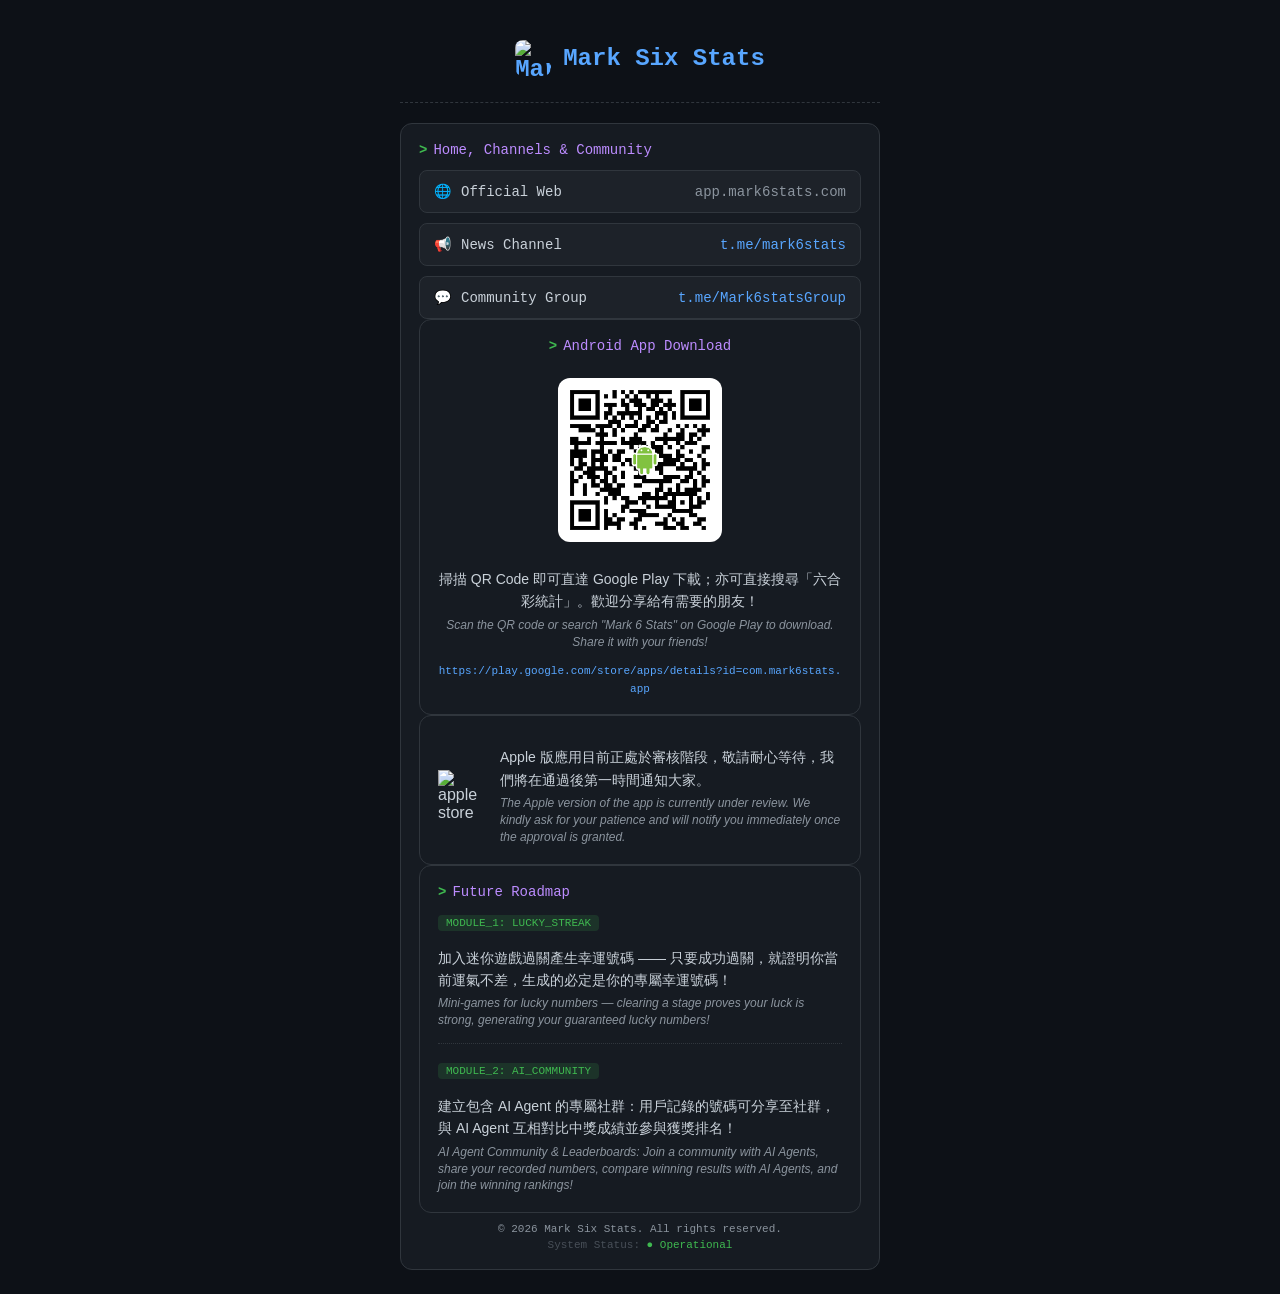
==== docs/abouts/index.html @ a4edd60d "from jServer 2026-09-08" ====
<!DOCTYPE html>
<html lang="zh-HK">
<head>
  <meta charset="UTF-8">
  <meta name="viewport" content="width=device-width, initial-scale=1.0">
  <title>About - Mark Six Stats</title>
  <style>
    :root {
      --bg-color: #0d1117;
      --card-bg: #161b22;
      --border-color: #30363d;
      --text-main: #c9d1d9;
      --text-sub: #8b949e;
      --accent-green: #3fb950;
      --accent-blue: #58a6ff;
      --accent-purple: #bc8cff;
      --font-code: 'Fira Code', 'Courier New', Courier, monospace;
    }

    * {
      box-sizing: border-box;
      margin: 0;
      padding: 0;
    }

    body {
      background-color: var(--bg-color);
      color: var(--text-main);
      font-family: -apple-system, BlinkMacSystemFont, "Segoe UI", Roboto, sans-serif;
      min-height: 100vh;
      display: flex;
      justify-content: center;
      align-items: flex-start;
      padding: 24px 16px;
    }

    .container {
      width: 100%;
      max-width: 480px; /* 移動端最佳寬度 */
      display: flex;
      flex-direction: column;
      gap: 20px;
    }

    /* Header 標題風格 */
    .header {
      text-align: center;
      padding: 16px 0;
      border-bottom: 1px dashed var(--border-color);
    }

    .brand-title {
      display: inline-flex;
      align-items: center;
      gap: 12px;
      text-decoration: none;
      color: var(--accent-blue);
      font-family: var(--font-code);
      font-size: 24px;
      font-weight: bold;
    }

    .brand-title img {
      width: 36px;
      height: 36px;
      border-radius: 8px;
    }

    .tagline {
      font-size: 12px;
      color: var(--text-sub);
      font-family: var(--font-code);
      margin-top: 6px;
    }

    /* 代碼卡片通用樣式 */
    .card {
      background-color: var(--card-bg);
      border: 1px solid var(--border-color);
      border-radius: 12px;
      padding: 18px;
      position: relative;
    }

    .card-title {
      font-family: var(--font-code);
      font-size: 14px;
      color: var(--accent-purple);
      margin-bottom: 12px;
      display: flex;
      align-items: center;
      gap: 6px;
    }

    .card-title::before {
      content: ">";
      color: var(--accent-green);
      font-weight: bold;
    }

    /* 連結區域 */
    .links-grid {
      display: flex;
      flex-direction: column;
      gap: 10px;
    }

    .link-btn {
      display: flex;
      align-items: center;
      justify-content: space-between;
      padding: 12px 14px;
      background: rgba(255, 255, 255, 0.03);
      border: 1px solid var(--border-color);
      border-radius: 8px;
      color: var(--text-main);
      text-decoration: none;
      font-size: 14px;
      font-family: var(--font-code);
      transition: all 0.2s ease;
    }

    .link-btn:hover {
      border-color: var(--accent-blue);
      background: rgba(88, 166, 255, 0.1);
    }

    .link-left {
      display: flex;
      align-items: center;
      gap: 10px;
    }

    .link-icon {
      color: var(--accent-green);
    }

    /* Android 限定下載區域 (iOS 上自動隱藏) */
    .android-only {
      text-align: center;
    }

    .qrcode-wrapper {
      background: #ffffff;
      padding: 12px;
      border-radius: 12px;
      display: inline-block;
      margin: 12px 0;
    }

    .qrcode-wrapper img {
      width: 140px;
      height: 140px;
      display: block;
    }

    /* Apple 審核展示樣式修正 */
    .store-wrapper {
      display: flex;
      align-items: center;
      gap: 12px;
      margin-top: 12px;
      text-align: left;
    }

    .store-icon {
      width: 50px;
      height: auto;
      flex-shrink: 0;
    }

    /* 雙語段落風格 */
    .lang-block {
      margin-top: 10px;
    }

    .cn {
      font-size: 14px;
      color: var(--text-main);
      line-height: 1.6;
      display: block;
      margin-bottom: 4px;
    }

    .en {
      font-size: 12px;
      color: var(--text-sub);
      font-style: italic;
      line-height: 1.4;
      display: block;
    }

    /* 未來發展方向 Feature 列表 */
    .feature-item {
      margin-bottom: 16px;
      padding-bottom: 14px;
      border-bottom: 1px dotted var(--border-color);
    }

    .feature-item:last-child {
      margin-bottom: 0;
      padding-bottom: 0;
      border-bottom: none;
    }

    .feature-tag {
      display: inline-block;
      font-family: var(--font-code);
      font-size: 11px;
      color: var(--accent-green);
      background: rgba(63, 185, 80, 0.15);
      padding: 2px 8px;
      border-radius: 4px;
      margin-bottom: 6px;
    }

    /* 頁腳 */
    .footer {
      text-align: center;
      font-family: var(--font-code);
      font-size: 11px;
      color: var(--text-sub);
      margin-top: 10px;
    }
  </style>
</head>
<body>

  <div class="container">
    
    <!-- Header -->
    <div class="header">
      <a class="brand-title" href="https://app.mark6stats.com" target="_blank">
        <img src="/images/site_logo.webp" alt="Mark Six Stats Logo">
        Mark Six Stats
      </a>
      <div class="tagline"></div>
    </div>

    <!-- 社交與官方連結 -->
    <div class="card">
      <div class="card-title">Home, Channels & Community</div>
      <div class="links-grid">
        <a class="link-btn" href="https://app.mark6stats.com" target="_blank">
          <div class="link-left">
            <span class="link-icon">🌐</span>
            <span>Official Web</span>
          </div>
          <span style="color: var(--text-sub)">app.mark6stats.com</span>
        </a>

        <a class="link-btn tg-link" href="https://t.me/mark6stats" data-tg="tg://resolve?domain=mark6stats">
          <div class="link-left">
            <span class="link-icon">📢</span>
            <span>News Channel</span>
          </div>
          <span style="color: var(--accent-blue)">t.me/mark6stats</span>
        </a>

        <a class="link-btn tg-link" href="https://t.me/Mark6statsGroup" data-tg="tg://resolve?domain=Mark6statsGroup">
          <div class="link-left">
            <span class="link-icon">💬</span>
            <span>Community Group</span>
          </div>
          <span style="color: var(--accent-blue)">t.me/Mark6statsGroup</span>
        </a>

        <!-- 複製成功的 Toast 提示元件 -->
        <div id="toast" style="display:none; position:fixed; bottom:30px; left:50%; transform:translateX(-50%); background:rgba(0,0,0,0.85); color:#fff; padding:10px 18px; border-radius:20px; font-size:12px; font-family:var(--font-code); z-index:9999; border:1px solid var(--border-color);">
          已複製連結到剪貼簿！
        </div>
    </div>

    <!-- Android / Google Play 下載區 (iOS 會被 JS 自動隱藏) -->
    <div class="card android-only" id="android-section">
      <div class="card-title" style="justify-content: center;">Android App Download</div>
      
      <div class="qrcode-wrapper">
        <img src="[data-uri]">
    
      </div>

      <div class="lang-block">
        <span class="cn">掃描 QR Code 即可直達 Google Play 下載；亦可直接搜尋「六合彩統計」。歡迎分享給有需要的朋友！</span>
        <span class="en">Scan the QR code or search "Mark 6 Stats" on Google Play to download. Share it with your friends!</span>
      </div>

      <div style="margin-top: 10px;">
        <span style="font-size: 11px; color: var(--accent-blue); font-family: var(--font-code); word-break: break-all;">
          https://play.google.com/store/apps/details?id=com.mark6stats.app
        </span>
      </div>
    </div>

    <!-- Apple 審核顯示區 (保持原始圖片與文字結構) -->
    <div class="card android-only">
      <div class="store-wrapper"> 
        <img src="https://upload.wikimedia.org/wikipedia/commons/f/fa/Apple_logo_black.svg?utm_source=zh.wikipedia.org&utm_campaign=index&utm_content=original" alt="apple store" class="store-icon">

        <div>
          <span class="cn">Apple 版應用目前正處於審核階段，敬請耐心等待，我們將在通過後第一時間通知大家。</span>
          <span class="en">The Apple version of the app is currently under review. We kindly ask for your patience and will notify you immediately once the approval is granted.</span>
        </div>
      </div>
    </div>

    <!-- 未來發展方向 ( Roadmap ) -->
    <div class="card">
      <div class="card-title">Future Roadmap</div>

      <!-- Feature 1 -->
      <div class="feature-item">
        <span class="feature-tag">MODULE_1: LUCKY_STREAK</span>
        <div class="lang-block">
          <span class="cn">加入迷你遊戲過關產生幸運號碼 —— 只要成功過關，就證明你當前運氣不差，生成的必定是你的專屬幸運號碼！</span>
          <span class="en">Mini-games for lucky numbers — clearing a stage proves your luck is strong, generating your guaranteed lucky numbers!</span>
        </div>
      </div>

      <!-- Feature 2 -->
      <div class="feature-item">
        <span class="feature-tag">MODULE_2: AI_COMMUNITY</span>
        <div class="lang-block">
          <span class="cn">建立包含 AI Agent 的專屬社群：用戶記錄的號碼可分享至社群，與 AI Agent 互相對比中獎成績並參與獲獎排名！</span>
          <span class="en">AI Agent Community & Leaderboards: Join a community with AI Agents, share your recorded numbers, compare winning results with AI Agents, and join the winning rankings!</span>
        </div>
      </div>

    </div>

    <!-- Footer -->
    <div class="footer">
      <p>© 2026 Mark Six Stats. All rights reserved.</p>
      <p style="margin-top: 4px; color: #484f58;">System Status: <span style="color: var(--accent-green);">● Operational</span></p>
    </div>

  </div>

  <!-- iOS 自動隱藏平台敏感內容 JS -->
  <script>
    document.addEventListener("DOMContentLoaded", function() {
      // 檢測是否為 iOS 裝置 (iPhone, iPad, iPod)
      const isIOS = /iPad|iPhone|iPod/.test(navigator.userAgent) && !window.MSStream;
      
      if (isIOS) {
        const androidSection = document.getElementById('android-section');
        if (androidSection) {
          // 若為 iOS 裝置，直接從 DOM 移除，避免 Apple 審查機器人或人工審查發現 Google Play / 外部下載資訊
          androidSection.remove();
        }
      }
    });
  </script>
  <script>
    document.addEventListener("DOMContentLoaded", function() {
      // 1. iOS 自動隱藏處理
      const isIOS = /iPad|iPhone|iPod/.test(navigator.userAgent) && !window.MSStream;
      if (isIOS) {
        const androidSection = document.getElementById('android-section');
        if (androidSection) androidSection.remove();
      }

      // 2. Telegram 連結喚起與複製降級邏輯
      const tgLinks = document.querySelectorAll('.tg-link');
      tgLinks.forEach(link => {
        link.addEventListener('click', function(e) {
          e.preventDefault();
          const webUrl = this.getAttribute('href');
          const tgScheme = this.getAttribute('data-tg');

          // 嘗試喚起 Telegram App
          window.location.href = tgScheme;

          // 複製網址作為備用機制
          copyToClipboard(webUrl);
        });
      });

      function copyToClipboard(text) {
        if (navigator.clipboard && window.isSecureContext) {
          navigator.clipboard.writeText(text).then(showToast);
        } else {
          // 相容舊版 WebView 的複製方式
          const textArea = document.createElement("textarea");
          textArea.value = text;
          textArea.style.position = "fixed";
          textArea.style.opacity = "0";
          document.body.appendChild(textArea);
          textArea.focus();
          textArea.select();
          try {
            document.execCommand('copy');
            showToast();
          } catch (err) {
            console.error('Copy failed', err);
          }
          document.body.removeChild(textArea);
        }
      }

      function showToast() {
        const toast = document.getElementById('toast');
        toast.style.display = 'block';
        setTimeout(() => { toast.style.display = 'none'; }, 2500);
      }
    });
  </script>
</body>
</html>
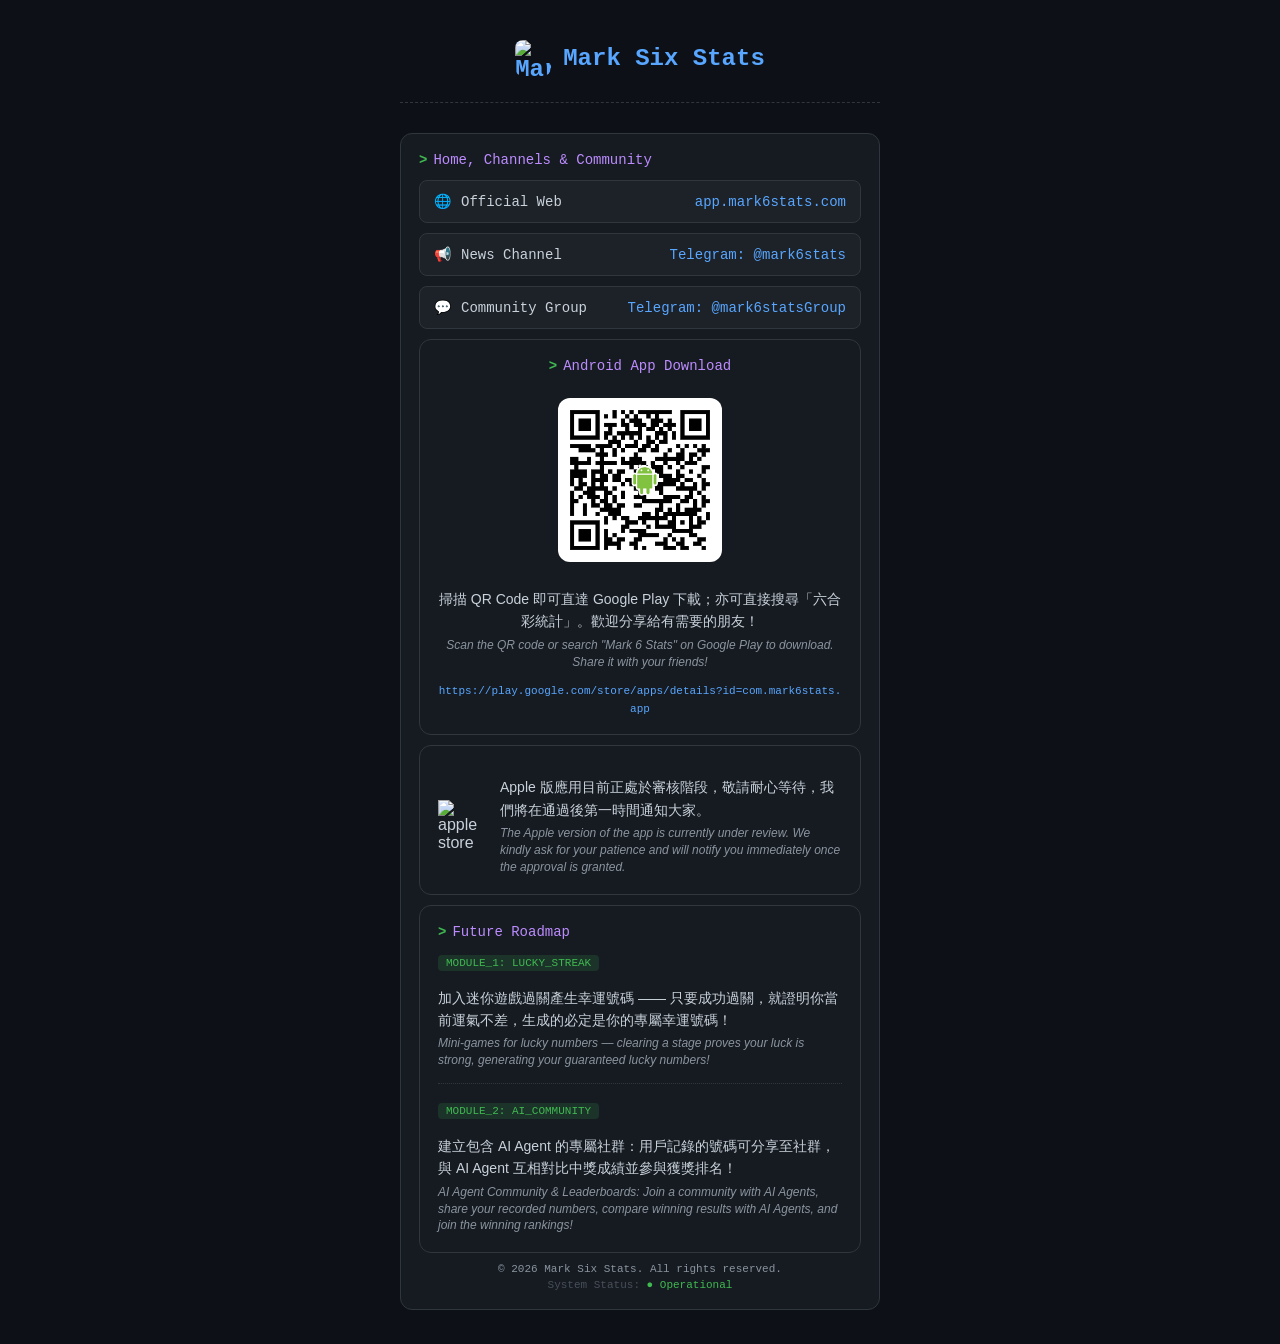
==== commit 9d9241e3: "from jServer 2026-09-08" ====
--- a/docs/abouts/index.html
+++ b/docs/abouts/index.html
@@ -80,6 +80,7 @@
       border-radius: 12px;
       padding: 18px;
       position: relative;
+      margin: 10px 0 10px 0;
     }
 
     .card-title {
@@ -246,29 +247,30 @@
             <span class="link-icon">🌐</span>
             <span>Official Web</span>
           </div>
-          <span style="color: var(--text-sub)">app.mark6stats.com</span>
+          <span style="color: var(--accent-blue)">app.mark6stats.com</span>
         </a>
 
-        <a class="link-btn tg-link" href="https://t.me/mark6stats" data-tg="tg://resolve?domain=mark6stats">
+        <div class="link-btn copy-btn" data-copy="@mark6stats">
           <div class="link-left">
             <span class="link-icon">📢</span>
             <span>News Channel</span>
           </div>
-          <span style="color: var(--accent-blue)">t.me/mark6stats</span>
-        </a>
-
-        <a class="link-btn tg-link" href="https://t.me/Mark6statsGroup" data-tg="tg://resolve?domain=Mark6statsGroup">
+          <span style="color: var(--accent-blue)">Telegram: @mark6stats</span>
+        </div>
+
+        <div class="link-btn copy-btn" data-copy="@Mark6statsGroup">
           <div class="link-left">
             <span class="link-icon">💬</span>
             <span>Community Group</span>
           </div>
-          <span style="color: var(--accent-blue)">t.me/Mark6statsGroup</span>
-        </a>
-
-        <!-- 複製成功的 Toast 提示元件 -->
+          <span style="color: var(--accent-blue)">Telegram: @mark6statsGroup</span>
+        </div>
+
+        <!-- Toast 提示框 -->
         <div id="toast" style="display:none; position:fixed; bottom:30px; left:50%; transform:translateX(-50%); background:rgba(0,0,0,0.85); color:#fff; padding:10px 18px; border-radius:20px; font-size:12px; font-family:var(--font-code); z-index:9999; border:1px solid var(--border-color);">
-          已複製連結到剪貼簿！
-        </div>
+          Copied to clipboard! Search in Telegram.
+        </div>
+
     </div>
 
     <!-- Android / Google Play 下載區 (iOS 會被 JS 自動隱藏) -->
@@ -353,50 +355,33 @@
   </script>
   <script>
     document.addEventListener("DOMContentLoaded", function() {
-      // 1. iOS 自動隱藏處理
-      const isIOS = /iPad|iPhone|iPod/.test(navigator.userAgent) && !window.MSStream;
-      if (isIOS) {
-        const androidSection = document.getElementById('android-section');
-        if (androidSection) androidSection.remove();
-      }
-
-      // 2. Telegram 連結喚起與複製降級邏輯
-      const tgLinks = document.querySelectorAll('.tg-link');
-      tgLinks.forEach(link => {
-        link.addEventListener('click', function(e) {
-          e.preventDefault();
-          const webUrl = this.getAttribute('href');
-          const tgScheme = this.getAttribute('data-tg');
-
-          // 嘗試喚起 Telegram App
-          window.location.href = tgScheme;
-
-          // 複製網址作為備用機制
-          copyToClipboard(webUrl);
+      const copyBtns = document.querySelectorAll('.copy-btn');
+      
+      copyBtns.forEach(btn => {
+        btn.addEventListener('click', function() {
+          const textToCopy = this.getAttribute('data-copy');
+          
+          if (navigator.clipboard && window.isSecureContext) {
+            navigator.clipboard.writeText(textToCopy).then(showToast);
+          } else {
+            // 相容舊版 WebView 的複製方式
+            const textArea = document.createElement("textarea");
+            textArea.value = textToCopy;
+            textArea.style.position = "fixed";
+            textArea.style.opacity = "0";
+            document.body.appendChild(textArea);
+            textArea.focus();
+            textArea.select();
+            try {
+              document.execCommand('copy');
+              showToast();
+            } catch (err) {
+              console.error('Copy failed', err);
+            }
+            document.body.removeChild(textArea);
+          }
         });
       });
-
-      function copyToClipboard(text) {
-        if (navigator.clipboard && window.isSecureContext) {
-          navigator.clipboard.writeText(text).then(showToast);
-        } else {
-          // 相容舊版 WebView 的複製方式
-          const textArea = document.createElement("textarea");
-          textArea.value = text;
-          textArea.style.position = "fixed";
-          textArea.style.opacity = "0";
-          document.body.appendChild(textArea);
-          textArea.focus();
-          textArea.select();
-          try {
-            document.execCommand('copy');
-            showToast();
-          } catch (err) {
-            console.error('Copy failed', err);
-          }
-          document.body.removeChild(textArea);
-        }
-      }
 
       function showToast() {
         const toast = document.getElementById('toast');
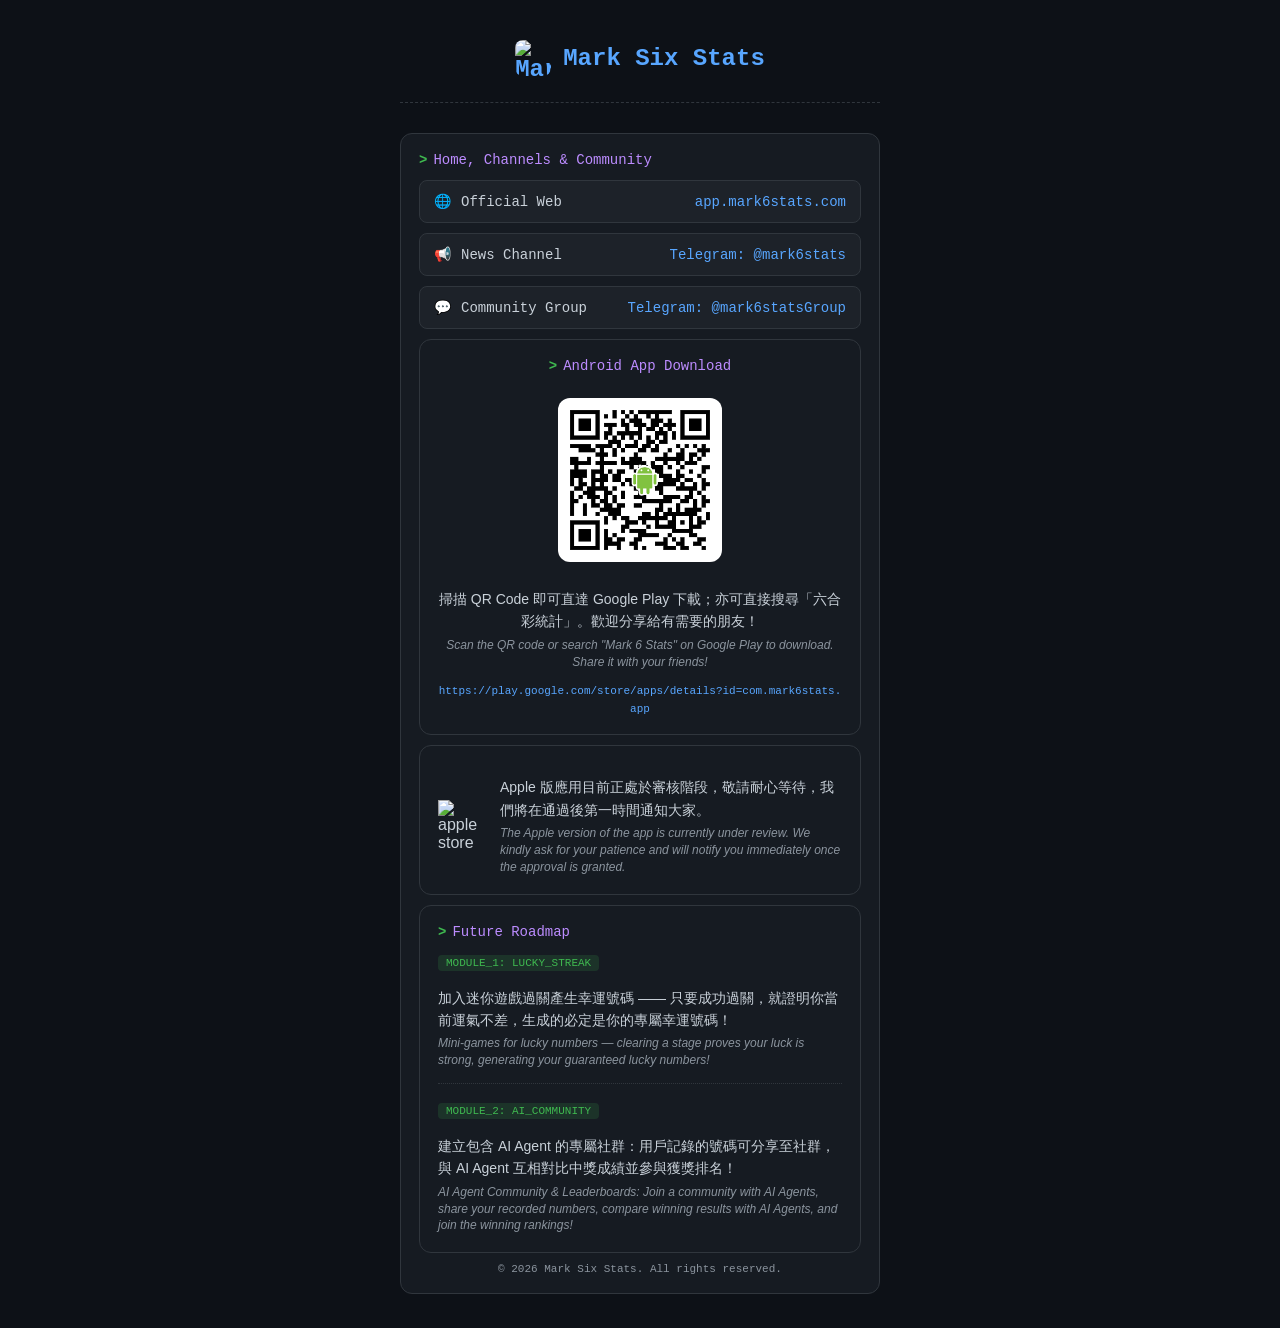
==== commit 355ef0a9: "from jServer 2026-09-08" ====
--- a/docs/abouts/index.html
+++ b/docs/abouts/index.html
@@ -274,7 +274,7 @@
     </div>
 
     <!-- Android / Google Play 下載區 (iOS 會被 JS 自動隱藏) -->
-    <div class="card android-only" id="android-section">
+    <div class="card android-only">
       <div class="card-title" style="justify-content: center;">Android App Download</div>
       
       <div class="qrcode-wrapper">
@@ -333,7 +333,6 @@
     <!-- Footer -->
     <div class="footer">
       <p>© 2026 Mark Six Stats. All rights reserved.</p>
-      <p style="margin-top: 4px; color: #484f58;">System Status: <span style="color: var(--accent-green);">● Operational</span></p>
     </div>
 
   </div>
@@ -341,15 +340,14 @@
   <!-- iOS 自動隱藏平台敏感內容 JS -->
   <script>
     document.addEventListener("DOMContentLoaded", function() {
-      // 檢測是否為 iOS 裝置 (iPhone, iPad, iPod)
-      const isIOS = /iPad|iPhone|iPod/.test(navigator.userAgent) && !window.MSStream;
-      
+      // 1. 更嚴謹的 iOS / iPadOS 檢測邏輯
+      const isIOS = /iPad|iPhone|iPod/.test(navigator.userAgent) || 
+                    (navigator.platform === 'MacIntel' && navigator.maxTouchPoints > 1);
+
+      // 2. 如果頁面上有多個 .android-only 元素，全部移除
       if (isIOS) {
-        const androidSection = document.getElementById('android-section');
-        if (androidSection) {
-          // 若為 iOS 裝置，直接從 DOM 移除，避免 Apple 審查機器人或人工審查發現 Google Play / 外部下載資訊
-          androidSection.remove();
-        }
+        const androidSections = document.querySelectorAll('.android-only');
+        androidSections.forEach(section => section.remove());
       }
     });
   </script>
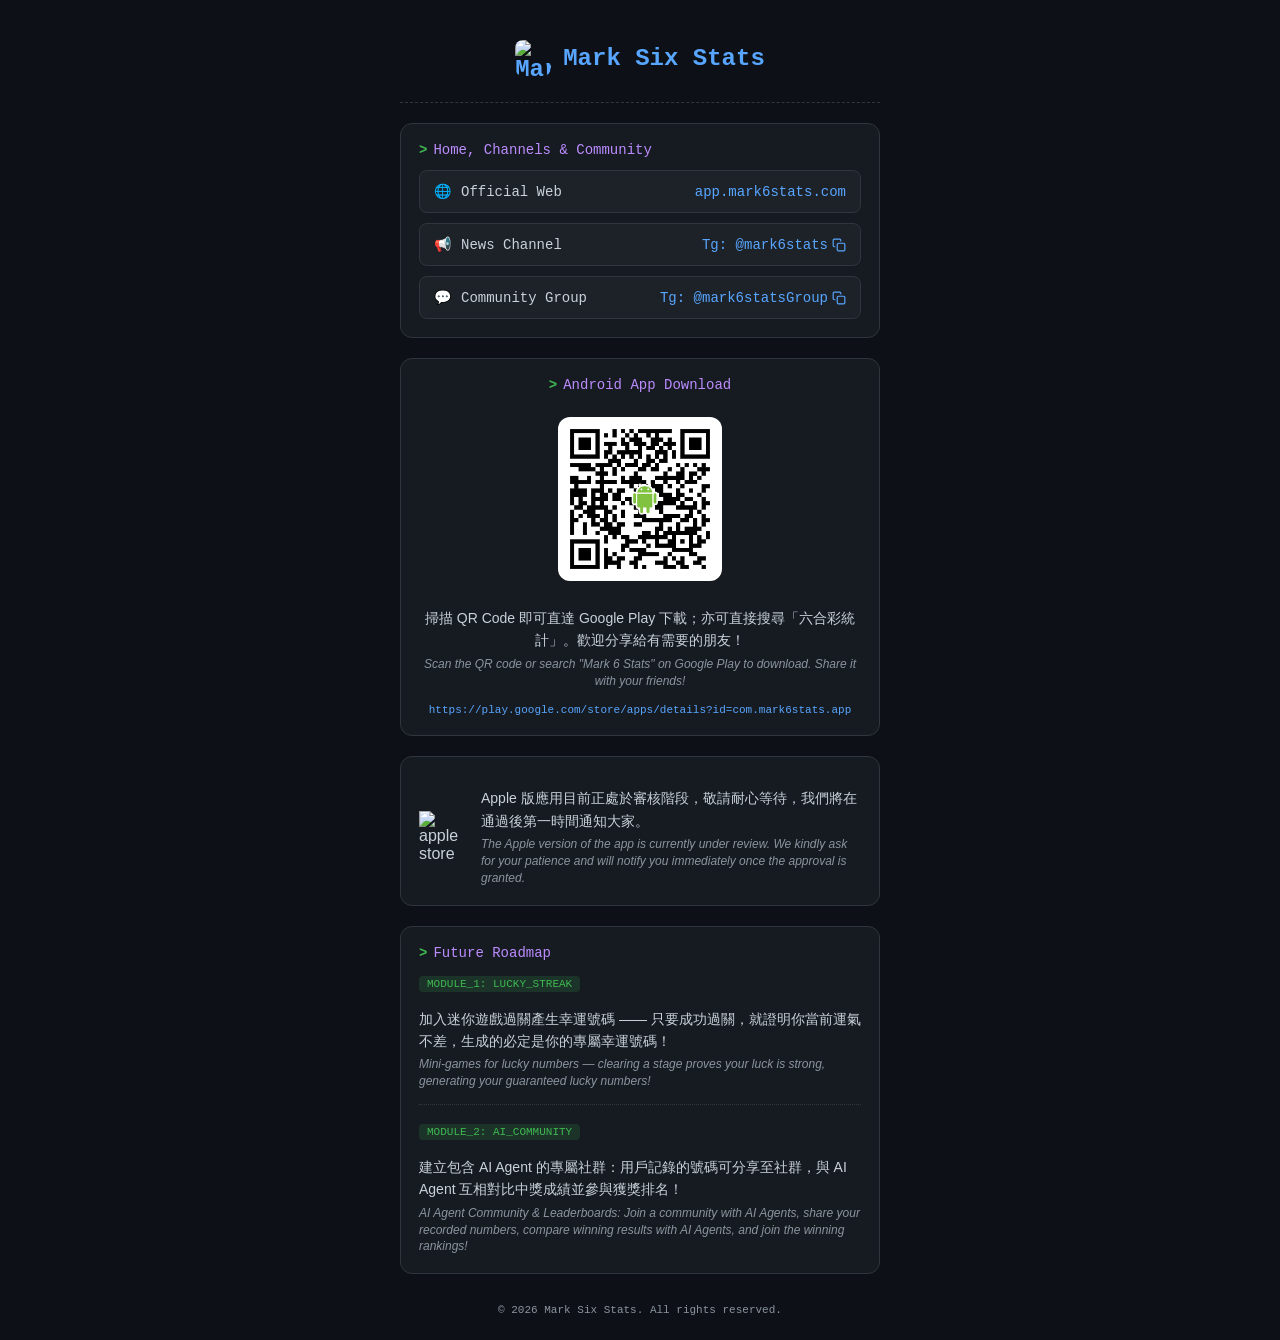
==== commit e01a1585: "from jServer 2026-09-08" ====
--- a/docs/abouts/index.html
+++ b/docs/abouts/index.html
@@ -80,7 +80,6 @@
       border-radius: 12px;
       padding: 18px;
       position: relative;
-      margin: 10px 0 10px 0;
     }
 
     .card-title {
@@ -249,13 +248,21 @@
           </div>
           <span style="color: var(--accent-blue)">app.mark6stats.com</span>
         </a>
-
+      
         <div class="link-btn copy-btn" data-copy="@mark6stats">
           <div class="link-left">
             <span class="link-icon">📢</span>
             <span>News Channel</span>
           </div>
-          <span style="color: var(--accent-blue)">Telegram: @mark6stats</span>
+          <div style="display: flex; align-items: center; gap: 4px; color: var(--accent-blue)">
+            <span>Tg: @mark6stats</span>
+            <!-- 複製 SVG 圖示 -->
+            <svg width="14" height="14" viewBox="0 0 24 24" fill="none" stroke="currentColor" stroke-width="2" stroke-linecap="round" stroke-linejoin="round">
+              <rect x="9" y="9" width="13" height="13" rx="2" ry="2"></rect>
+              <path d="M5 15H4a2 2 0 0 1-2-2V4a2 2 0 0 1 2-2h9a2 2 0 0 1 2 2v1"></path>
+            </svg>
+            
+          </div>
         </div>
 
         <div class="link-btn copy-btn" data-copy="@Mark6statsGroup">
@@ -263,14 +270,21 @@
             <span class="link-icon">💬</span>
             <span>Community Group</span>
           </div>
-          <span style="color: var(--accent-blue)">Telegram: @mark6statsGroup</span>
+          <div style="display: flex; align-items: center; gap: 4px; color: var(--accent-blue)">
+            <span>Tg: @mark6statsGroup</span>
+            <!-- 複製 SVG 圖示 -->
+            <svg width="14" height="14" viewBox="0 0 24 24" fill="none" stroke="currentColor" stroke-width="2" stroke-linecap="round" stroke-linejoin="round">
+              <rect x="9" y="9" width="13" height="13" rx="2" ry="2"></rect>
+              <path d="M5 15H4a2 2 0 0 1-2-2V4a2 2 0 0 1 2-2h9a2 2 0 0 1 2 2v1"></path>
+            </svg>
+          </div>
         </div>
 
         <!-- Toast 提示框 -->
         <div id="toast" style="display:none; position:fixed; bottom:30px; left:50%; transform:translateX(-50%); background:rgba(0,0,0,0.85); color:#fff; padding:10px 18px; border-radius:20px; font-size:12px; font-family:var(--font-code); z-index:9999; border:1px solid var(--border-color);">
           Copied to clipboard! Search in Telegram.
         </div>
-
+      </div>
     </div>
 
     <!-- Android / Google Play 下載區 (iOS 會被 JS 自動隱藏) -->
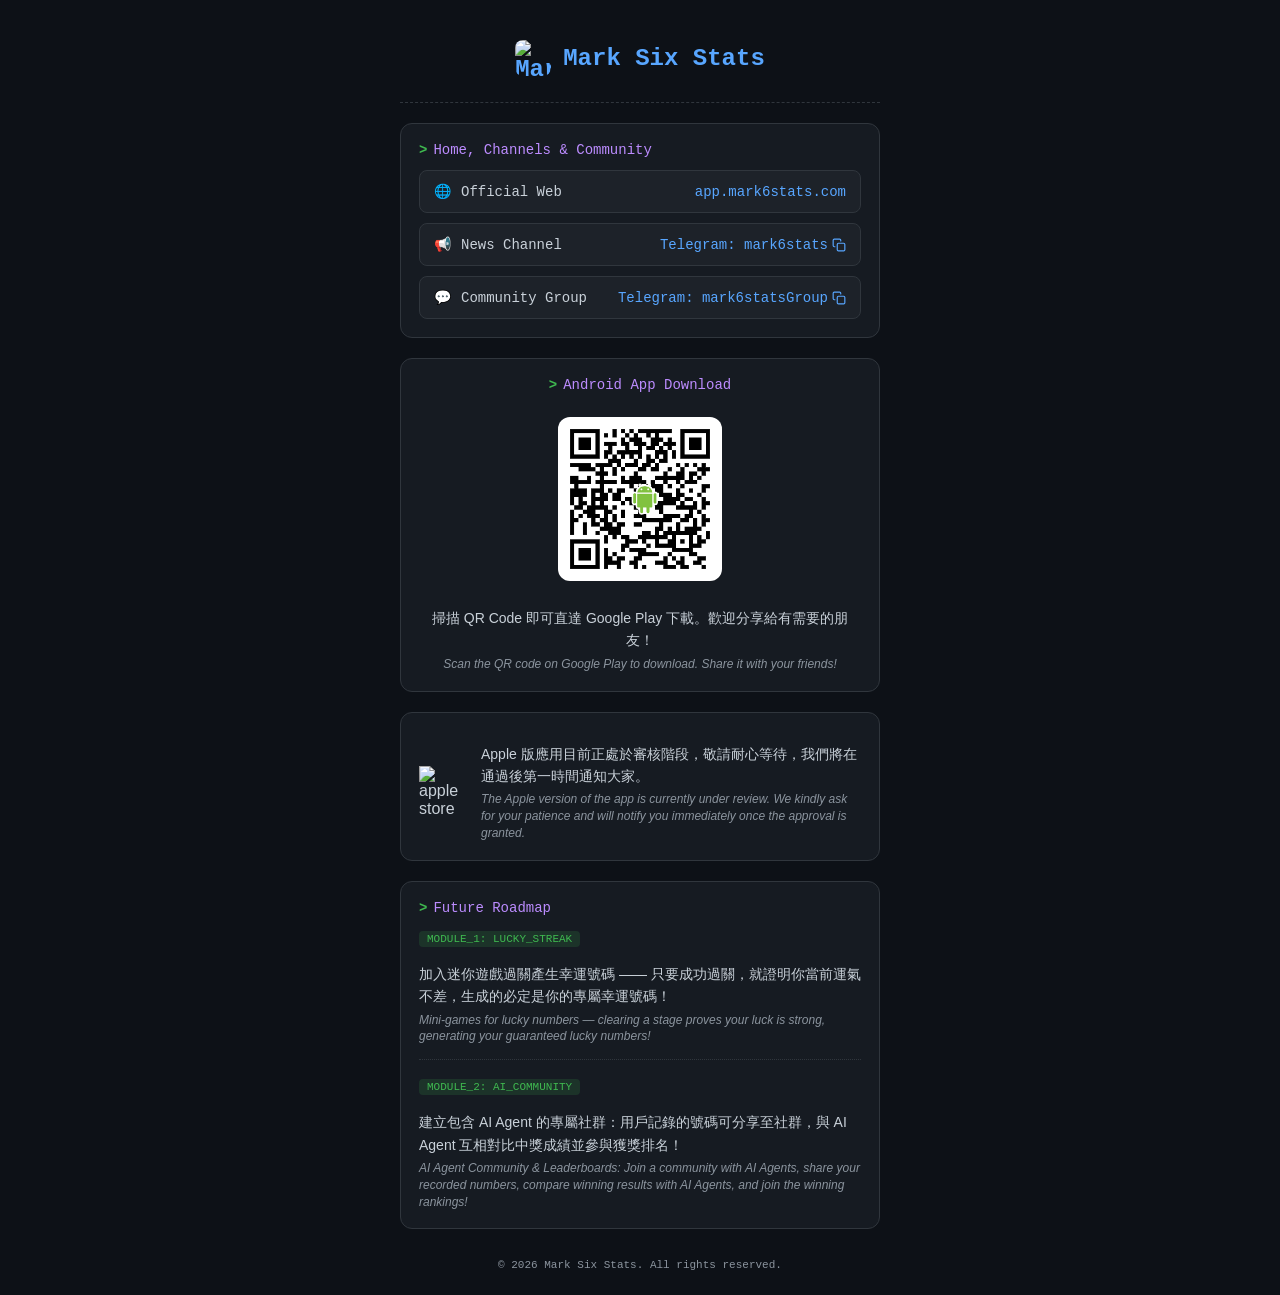
==== commit 1e85b159: "from jServer 2026-09-08" ====
--- a/docs/abouts/index.html
+++ b/docs/abouts/index.html
@@ -249,13 +249,13 @@
           <span style="color: var(--accent-blue)">app.mark6stats.com</span>
         </a>
       
-        <div class="link-btn copy-btn" data-copy="@mark6stats">
+        <div class="link-btn copy-btn" data-copy="mark6stats">
           <div class="link-left">
             <span class="link-icon">📢</span>
             <span>News Channel</span>
           </div>
           <div style="display: flex; align-items: center; gap: 4px; color: var(--accent-blue)">
-            <span>Tg: @mark6stats</span>
+            <span>Telegram: mark6stats</span>
             <!-- 複製 SVG 圖示 -->
             <svg width="14" height="14" viewBox="0 0 24 24" fill="none" stroke="currentColor" stroke-width="2" stroke-linecap="round" stroke-linejoin="round">
               <rect x="9" y="9" width="13" height="13" rx="2" ry="2"></rect>
@@ -265,13 +265,13 @@
           </div>
         </div>
 
-        <div class="link-btn copy-btn" data-copy="@Mark6statsGroup">
+        <div class="link-btn copy-btn" data-copy="mark6statsGroup">
           <div class="link-left">
             <span class="link-icon">💬</span>
             <span>Community Group</span>
           </div>
           <div style="display: flex; align-items: center; gap: 4px; color: var(--accent-blue)">
-            <span>Tg: @mark6statsGroup</span>
+            <span>Telegram: mark6statsGroup</span>
             <!-- 複製 SVG 圖示 -->
             <svg width="14" height="14" viewBox="0 0 24 24" fill="none" stroke="currentColor" stroke-width="2" stroke-linecap="round" stroke-linejoin="round">
               <rect x="9" y="9" width="13" height="13" rx="2" ry="2"></rect>
@@ -292,20 +292,15 @@
       <div class="card-title" style="justify-content: center;">Android App Download</div>
       
       <div class="qrcode-wrapper">
-        <img src="[data-uri]">
-    
+        <img src="../images/android.png">
       </div>
 
       <div class="lang-block">
-        <span class="cn">掃描 QR Code 即可直達 Google Play 下載；亦可直接搜尋「六合彩統計」。歡迎分享給有需要的朋友！</span>
-        <span class="en">Scan the QR code or search "Mark 6 Stats" on Google Play to download. Share it with your friends!</span>
-      </div>
-
-      <div style="margin-top: 10px;">
-        <span style="font-size: 11px; color: var(--accent-blue); font-family: var(--font-code); word-break: break-all;">
-          https://play.google.com/store/apps/details?id=com.mark6stats.app
-        </span>
-      </div>
+        <span class="cn">掃描 QR Code 即可直達 Google Play 下載。歡迎分享給有需要的朋友！</span>
+        <span class="en">Scan the QR code on Google Play to download. Share it with your friends!</span>
+      </div>
+
+      
     </div>
 
     <!-- Apple 審核顯示區 (保持原始圖片與文字結構) -->
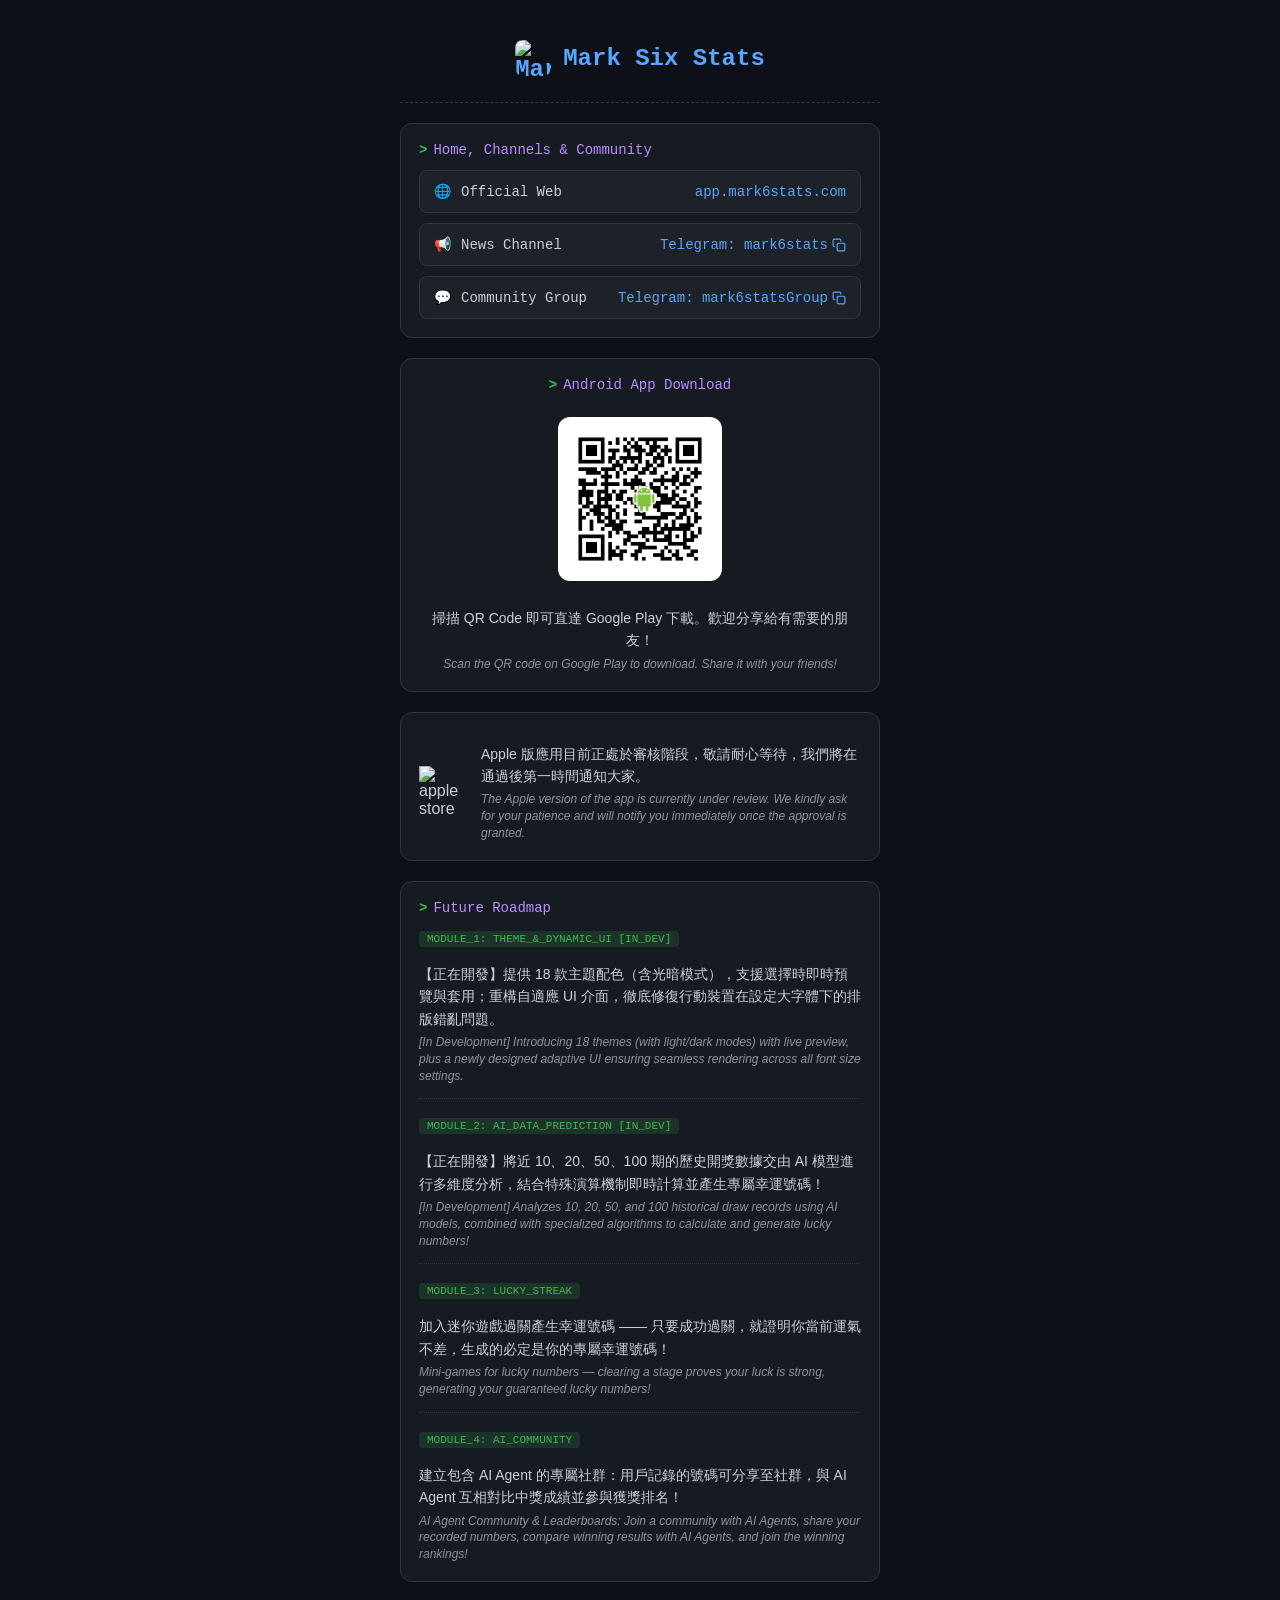
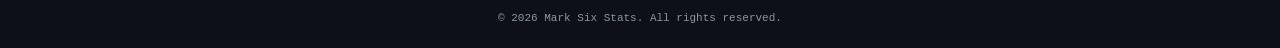
==== commit 53429ac4: "from jServer 2026-09-16" ====
--- a/docs/abouts/index.html
+++ b/docs/abouts/index.html
@@ -4,230 +4,11 @@
   <meta charset="UTF-8">
   <meta name="viewport" content="width=device-width, initial-scale=1.0">
   <title>About - Mark Six Stats</title>
-  <style>
-    :root {
-      --bg-color: #0d1117;
-      --card-bg: #161b22;
-      --border-color: #30363d;
-      --text-main: #c9d1d9;
-      --text-sub: #8b949e;
-      --accent-green: #3fb950;
-      --accent-blue: #58a6ff;
-      --accent-purple: #bc8cff;
-      --font-code: 'Fira Code', 'Courier New', Courier, monospace;
-    }
-
-    * {
-      box-sizing: border-box;
-      margin: 0;
-      padding: 0;
-    }
-
-    body {
-      background-color: var(--bg-color);
-      color: var(--text-main);
-      font-family: -apple-system, BlinkMacSystemFont, "Segoe UI", Roboto, sans-serif;
-      min-height: 100vh;
-      display: flex;
-      justify-content: center;
-      align-items: flex-start;
-      padding: 24px 16px;
-    }
-
-    .container {
-      width: 100%;
-      max-width: 480px; /* 移動端最佳寬度 */
-      display: flex;
-      flex-direction: column;
-      gap: 20px;
-    }
-
-    /* Header 標題風格 */
-    .header {
-      text-align: center;
-      padding: 16px 0;
-      border-bottom: 1px dashed var(--border-color);
-    }
-
-    .brand-title {
-      display: inline-flex;
-      align-items: center;
-      gap: 12px;
-      text-decoration: none;
-      color: var(--accent-blue);
-      font-family: var(--font-code);
-      font-size: 24px;
-      font-weight: bold;
-    }
-
-    .brand-title img {
-      width: 36px;
-      height: 36px;
-      border-radius: 8px;
-    }
-
-    .tagline {
-      font-size: 12px;
-      color: var(--text-sub);
-      font-family: var(--font-code);
-      margin-top: 6px;
-    }
-
-    /* 代碼卡片通用樣式 */
-    .card {
-      background-color: var(--card-bg);
-      border: 1px solid var(--border-color);
-      border-radius: 12px;
-      padding: 18px;
-      position: relative;
-    }
-
-    .card-title {
-      font-family: var(--font-code);
-      font-size: 14px;
-      color: var(--accent-purple);
-      margin-bottom: 12px;
-      display: flex;
-      align-items: center;
-      gap: 6px;
-    }
-
-    .card-title::before {
-      content: ">";
-      color: var(--accent-green);
-      font-weight: bold;
-    }
-
-    /* 連結區域 */
-    .links-grid {
-      display: flex;
-      flex-direction: column;
-      gap: 10px;
-    }
-
-    .link-btn {
-      display: flex;
-      align-items: center;
-      justify-content: space-between;
-      padding: 12px 14px;
-      background: rgba(255, 255, 255, 0.03);
-      border: 1px solid var(--border-color);
-      border-radius: 8px;
-      color: var(--text-main);
-      text-decoration: none;
-      font-size: 14px;
-      font-family: var(--font-code);
-      transition: all 0.2s ease;
-    }
-
-    .link-btn:hover {
-      border-color: var(--accent-blue);
-      background: rgba(88, 166, 255, 0.1);
-    }
-
-    .link-left {
-      display: flex;
-      align-items: center;
-      gap: 10px;
-    }
-
-    .link-icon {
-      color: var(--accent-green);
-    }
-
-    /* Android 限定下載區域 (iOS 上自動隱藏) */
-    .android-only {
-      text-align: center;
-    }
-
-    .qrcode-wrapper {
-      background: #ffffff;
-      padding: 12px;
-      border-radius: 12px;
-      display: inline-block;
-      margin: 12px 0;
-    }
-
-    .qrcode-wrapper img {
-      width: 140px;
-      height: 140px;
-      display: block;
-    }
-
-    /* Apple 審核展示樣式修正 */
-    .store-wrapper {
-      display: flex;
-      align-items: center;
-      gap: 12px;
-      margin-top: 12px;
-      text-align: left;
-    }
-
-    .store-icon {
-      width: 50px;
-      height: auto;
-      flex-shrink: 0;
-    }
-
-    /* 雙語段落風格 */
-    .lang-block {
-      margin-top: 10px;
-    }
-
-    .cn {
-      font-size: 14px;
-      color: var(--text-main);
-      line-height: 1.6;
-      display: block;
-      margin-bottom: 4px;
-    }
-
-    .en {
-      font-size: 12px;
-      color: var(--text-sub);
-      font-style: italic;
-      line-height: 1.4;
-      display: block;
-    }
-
-    /* 未來發展方向 Feature 列表 */
-    .feature-item {
-      margin-bottom: 16px;
-      padding-bottom: 14px;
-      border-bottom: 1px dotted var(--border-color);
-    }
-
-    .feature-item:last-child {
-      margin-bottom: 0;
-      padding-bottom: 0;
-      border-bottom: none;
-    }
-
-    .feature-tag {
-      display: inline-block;
-      font-family: var(--font-code);
-      font-size: 11px;
-      color: var(--accent-green);
-      background: rgba(63, 185, 80, 0.15);
-      padding: 2px 8px;
-      border-radius: 4px;
-      margin-bottom: 6px;
-    }
-
-    /* 頁腳 */
-    .footer {
-      text-align: center;
-      font-family: var(--font-code);
-      font-size: 11px;
-      color: var(--text-sub);
-      margin-top: 10px;
-    }
-  </style>
+  <link rel="stylesheet" href="./assets/style.css">
+  <script src="./assets/main.js" defer></script>
 </head>
 <body>
-
   <div class="container">
-    
     <!-- Header -->
     <div class="header">
       <a class="brand-title" href="https://app.mark6stats.com" target="_blank">
@@ -261,7 +42,6 @@
               <rect x="9" y="9" width="13" height="13" rx="2" ry="2"></rect>
               <path d="M5 15H4a2 2 0 0 1-2-2V4a2 2 0 0 1 2-2h9a2 2 0 0 1 2 2v1"></path>
             </svg>
-            
           </div>
         </div>
 
@@ -319,18 +99,36 @@
     <div class="card">
       <div class="card-title">Future Roadmap</div>
 
-      <!-- Feature 1 -->
+      <!-- Feature 1 (In Development) -->
       <div class="feature-item">
-        <span class="feature-tag">MODULE_1: LUCKY_STREAK</span>
+        <span class="feature-tag">MODULE_1: THEME_&_DYNAMIC_UI [IN_DEV]</span>
+        <div class="lang-block">
+          <span class="cn">【正在開發】提供 18 款主題配色（含光暗模式），支援選擇時即時預覽與套用；重構自適應 UI 介面，徹底修復行動裝置在設定大字體下的排版錯亂問題。</span>
+          <span class="en">[In Development] Introducing 18 themes (with light/dark modes) with live preview, plus a newly designed adaptive UI ensuring seamless rendering across all font size settings.</span>
+        </div>
+      </div>
+
+      <!-- Feature 2 (In Development) -->
+      <div class="feature-item">
+        <span class="feature-tag">MODULE_2: AI_DATA_PREDICTION [IN_DEV]</span>
+        <div class="lang-block">
+          <span class="cn">【正在開發】將近 10、20、50、100 期的歷史開獎數據交由 AI 模型進行多維度分析，結合特殊演算機制即時計算並產生專屬幸運號碼！</span>
+          <span class="en">[In Development] Analyzes 10, 20, 50, and 100 historical draw records using AI models, combined with specialized algorithms to calculate and generate lucky numbers!</span>
+        </div>
+      </div>
+
+      <!-- Feature 3 -->
+      <div class="feature-item">
+        <span class="feature-tag">MODULE_3: LUCKY_STREAK</span>
         <div class="lang-block">
           <span class="cn">加入迷你遊戲過關產生幸運號碼 —— 只要成功過關，就證明你當前運氣不差，生成的必定是你的專屬幸運號碼！</span>
           <span class="en">Mini-games for lucky numbers — clearing a stage proves your luck is strong, generating your guaranteed lucky numbers!</span>
         </div>
       </div>
 
-      <!-- Feature 2 -->
+      <!-- Feature 4 -->
       <div class="feature-item">
-        <span class="feature-tag">MODULE_2: AI_COMMUNITY</span>
+        <span class="feature-tag">MODULE_4: AI_COMMUNITY</span>
         <div class="lang-block">
           <span class="cn">建立包含 AI Agent 的專屬社群：用戶記錄的號碼可分享至社群，與 AI Agent 互相對比中獎成績並參與獲獎排名！</span>
           <span class="en">AI Agent Community & Leaderboards: Join a community with AI Agents, share your recorded numbers, compare winning results with AI Agents, and join the winning rankings!</span>
@@ -346,56 +144,5 @@
 
   </div>
 
-  <!-- iOS 自動隱藏平台敏感內容 JS -->
-  <script>
-    document.addEventListener("DOMContentLoaded", function() {
-      // 1. 更嚴謹的 iOS / iPadOS 檢測邏輯
-      const isIOS = /iPad|iPhone|iPod/.test(navigator.userAgent) || 
-                    (navigator.platform === 'MacIntel' && navigator.maxTouchPoints > 1);
-
-      // 2. 如果頁面上有多個 .android-only 元素，全部移除
-      if (isIOS) {
-        const androidSections = document.querySelectorAll('.android-only');
-        androidSections.forEach(section => section.remove());
-      }
-    });
-  </script>
-  <script>
-    document.addEventListener("DOMContentLoaded", function() {
-      const copyBtns = document.querySelectorAll('.copy-btn');
-      
-      copyBtns.forEach(btn => {
-        btn.addEventListener('click', function() {
-          const textToCopy = this.getAttribute('data-copy');
-          
-          if (navigator.clipboard && window.isSecureContext) {
-            navigator.clipboard.writeText(textToCopy).then(showToast);
-          } else {
-            // 相容舊版 WebView 的複製方式
-            const textArea = document.createElement("textarea");
-            textArea.value = textToCopy;
-            textArea.style.position = "fixed";
-            textArea.style.opacity = "0";
-            document.body.appendChild(textArea);
-            textArea.focus();
-            textArea.select();
-            try {
-              document.execCommand('copy');
-              showToast();
-            } catch (err) {
-              console.error('Copy failed', err);
-            }
-            document.body.removeChild(textArea);
-          }
-        });
-      });
-
-      function showToast() {
-        const toast = document.getElementById('toast');
-        toast.style.display = 'block';
-        setTimeout(() => { toast.style.display = 'none'; }, 2500);
-      }
-    });
-  </script>
 </body>
 </html>
--- a/docs/abouts/assets/style.css
+++ b/docs/abouts/assets/style.css
@@ -0,0 +1,217 @@
+:root {
+  --bg-color: #0d1117;
+  --card-bg: #161b22;
+  --border-color: #30363d;
+  --text-main: #c9d1d9;
+  --text-sub: #8b949e;
+  --accent-green: #3fb950;
+  --accent-blue: #58a6ff;
+  --accent-purple: #bc8cff;
+  --font-code: 'Fira Code', 'Courier New', Courier, monospace;
+}
+
+* {
+  box-sizing: border-box;
+  margin: 0;
+  padding: 0;
+}
+
+body {
+  background-color: var(--bg-color);
+  color: var(--text-main);
+  font-family: -apple-system, BlinkMacSystemFont, "Segoe UI", Roboto, sans-serif;
+  min-height: 100vh;
+  display: flex;
+  justify-content: center;
+  align-items: flex-start;
+  padding: 24px 16px;
+}
+
+.container {
+  width: 100%;
+  max-width: 480px; /* 移動端最佳寬度 */
+  display: flex;
+  flex-direction: column;
+  gap: 20px;
+}
+
+/* Header 標題風格 */
+.header {
+  text-align: center;
+  padding: 16px 0;
+  border-bottom: 1px dashed var(--border-color);
+}
+
+.brand-title {
+  display: inline-flex;
+  align-items: center;
+  gap: 12px;
+  text-decoration: none;
+  color: var(--accent-blue);
+  font-family: var(--font-code);
+  font-size: 24px;
+  font-weight: bold;
+}
+
+.brand-title img {
+  width: 36px;
+  height: 36px;
+  border-radius: 8px;
+}
+
+.tagline {
+  font-size: 12px;
+  color: var(--text-sub);
+  font-family: var(--font-code);
+  margin-top: 6px;
+}
+
+/* 代碼卡片通用樣式 */
+.card {
+  background-color: var(--card-bg);
+  border: 1px solid var(--border-color);
+  border-radius: 12px;
+  padding: 18px;
+  position: relative;
+}
+
+.card-title {
+  font-family: var(--font-code);
+  font-size: 14px;
+  color: var(--accent-purple);
+  margin-bottom: 12px;
+  display: flex;
+  align-items: center;
+  gap: 6px;
+}
+
+.card-title::before {
+  content: ">";
+  color: var(--accent-green);
+  font-weight: bold;
+}
+
+/* 連結區域 */
+.links-grid {
+  display: flex;
+  flex-direction: column;
+  gap: 10px;
+}
+
+.link-btn {
+  display: flex;
+  align-items: center;
+  justify-content: space-between;
+  padding: 12px 14px;
+  background: rgba(255, 255, 255, 0.03);
+  border: 1px solid var(--border-color);
+  border-radius: 8px;
+  color: var(--text-main);
+  text-decoration: none;
+  font-size: 14px;
+  font-family: var(--font-code);
+  transition: all 0.2s ease;
+}
+
+.link-btn:hover {
+  border-color: var(--accent-blue);
+  background: rgba(88, 166, 255, 0.1);
+}
+
+.link-left {
+  display: flex;
+  align-items: center;
+  gap: 10px;
+}
+
+.link-icon {
+  color: var(--accent-green);
+}
+
+/* Android 限定下載區域 (iOS 上自動隱藏) */
+.android-only {
+  text-align: center;
+}
+
+.qrcode-wrapper {
+  background: #ffffff;
+  padding: 12px;
+  border-radius: 12px;
+  display: inline-block;
+  margin: 12px 0;
+}
+
+.qrcode-wrapper img {
+  width: 140px;
+  height: 140px;
+  display: block;
+}
+
+/* Apple 審核展示樣式修正 */
+.store-wrapper {
+  display: flex;
+  align-items: center;
+  gap: 12px;
+  margin-top: 12px;
+  text-align: left;
+}
+
+.store-icon {
+  width: 50px;
+  height: auto;
+  flex-shrink: 0;
+}
+
+/* 雙語段落風格 */
+.lang-block {
+  margin-top: 10px;
+}
+
+.cn {
+  font-size: 14px;
+  color: var(--text-main);
+  line-height: 1.6;
+  display: block;
+  margin-bottom: 4px;
+}
+
+.en {
+  font-size: 12px;
+  color: var(--text-sub);
+  font-style: italic;
+  line-height: 1.4;
+  display: block;
+}
+
+/* 未來發展方向 Feature 列表 */
+.feature-item {
+  margin-bottom: 16px;
+  padding-bottom: 14px;
+  border-bottom: 1px dotted var(--border-color);
+}
+
+.feature-item:last-child {
+  margin-bottom: 0;
+  padding-bottom: 0;
+  border-bottom: none;
+}
+
+.feature-tag {
+  display: inline-block;
+  font-family: var(--font-code);
+  font-size: 11px;
+  color: var(--accent-green);
+  background: rgba(63, 185, 80, 0.15);
+  padding: 2px 8px;
+  border-radius: 4px;
+  margin-bottom: 6px;
+}
+
+/* 頁腳 */
+.footer {
+  text-align: center;
+  font-family: var(--font-code);
+  font-size: 11px;
+  color: var(--text-sub);
+  margin-top: 10px;
+}
